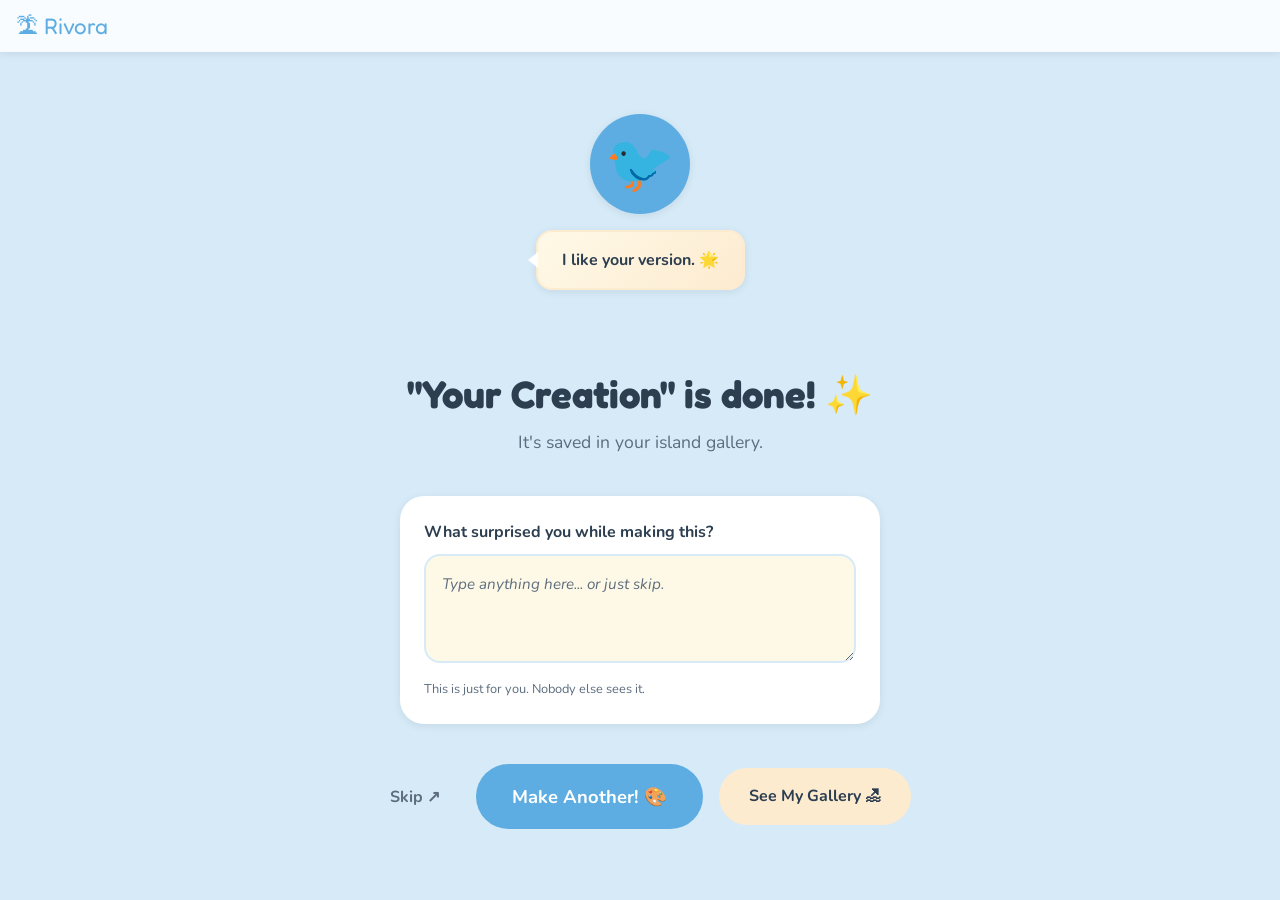
==== completion.html @ 73b671ff "Add files via upload" ====
<!DOCTYPE html>
<html lang="en">
<head>
  <meta charset="UTF-8" />
  <meta name="viewport" content="width=device-width, initial-scale=1.0" />

  <title>You made something! — Rivora</title>
  <meta name="description" content="You finished your creation! Pixel is proud of you." />

  <!-- Preconnect for faster fonts -->
  <link rel="preconnect" href="https://fonts.googleapis.com" />
  <link rel="preconnect" href="https://fonts.gstatic.com" crossorigin />
  <link href="https://fonts.googleapis.com/css2?family=Nunito:wght@400;600;700;800&family=Fredoka+One&display=swap" rel="stylesheet" />

  <!-- PWA manifest -->
  <link rel="manifest" href="/manifest.json" />
  <meta name="theme-color" content="#5dade2" />

  <!-- Preload critical CSS -->
  <link rel="preload" href="css/base.css" as="style" />
  <link rel="preload" href="css/components.css" as="style" />

  <!-- Stylesheets -->
  <link rel="stylesheet" href="css/base.css" />
  <link rel="stylesheet" href="css/components.css" />
  <link rel="stylesheet" href="css/animations.css" />
  <link rel="stylesheet" href="css/completion.css" />
</head>
<body>

  <!-- Navigation -->
  <nav class="nav-bar" role="navigation" aria-label="Main navigation">
    <a href="island.html"
       class="nav-logo"
       aria-label="Return to Rivora island">
      🏝 Rivora
    </a>
  </nav>

  <!--
    CONFETTI
    Pure CSS animation. Hidden from screen readers.
    Automatically disabled for users who prefer reduced motion
    (handled in completion.css with prefers-reduced-motion).
  -->
  <div class="confetti-container" aria-hidden="true">
    <span class="confetti c1">🌊</span>
    <span class="confetti c2">🐚</span>
    <span class="confetti c3">⭐</span>
    <span class="confetti c4">🌴</span>
    <span class="confetti c5">✨</span>
    <span class="confetti c6">🐠</span>
    <span class="confetti c7">🌸</span>
  </div>

  <main class="completion-page container" aria-label="Creation complete">

    <!-- ============================================================
         PIXEL CELEBRATION
         Pixel gives a calm, warm message.
         No scores. No stars. No pressure.
         ============================================================ -->
    <section class="pixel-section completion-pixel animate-fade-in"
             aria-label="Pixel's message">

      <div class="pixel-avatar pixel-avatar--large animate-float"
           role="img"
           aria-label="Pixel celebrating your creation">
        🐦
      </div>

      <div class="pixel-bubble pixel-bubble--celebration"
           aria-live="polite"
           aria-atomic="true">
        <p id="pixel-bubble-text">I like your version. 🌟</p>
      </div>

    </section>

    <!-- ============================================================
         CREATION TITLE
         Updated by JavaScript using the ?name= URL parameter.
         ============================================================ -->
    <section class="completion-name animate-fade-in"
             aria-label="Your creation">

      <h1 id="creation-title">You made something! ✨</h1>
      <p class="text-soft" style="margin-top: 8px;">
        It's saved in your island gallery.
      </p>

    </section>

    <!-- ============================================================
         REFLECTION QUESTION
         Always optional. Always skippable. Never judged.
         ============================================================ -->
    <section class="reflection-card card animate-slide-up"
             aria-label="Optional reflection question">

      <!--
        The 'for' on the label matches the 'id' on the textarea.
        This connects them so screen readers say the label
        when the textarea is focused.
      -->
      <label class="reflection-question"
             for="reflection-input"
             id="reflection-label">
        What surprised you while making this?
      </label>

      <textarea
        id="reflection-input"
        class="reflection-textarea"
        placeholder="Type anything here... or just skip."
        rows="3"
        aria-labelledby="reflection-label"
        aria-describedby="reflection-hint"
      ></textarea>

      <p id="reflection-hint"
         class="text-soft"
         style="font-size: 0.8rem; margin-top: 8px;">
        This is just for you. Nobody else sees it.
      </p>

    </section>

    <!-- ============================================================
         ACTION BUTTONS
         ============================================================ -->
    <section class="completion-actions animate-slide-up"
             aria-label="Next steps">

      <!-- Skip: always visible, never hidden -->
      <button class="btn btn-ghost"
              id="btn-skip-reflection"
              aria-label="Skip the reflection and go to challenges">
        Skip ↗
      </button>

      <!-- Download: shown by JavaScript only if a creation exists -->
      <button class="btn btn-secondary"
              id="btn-download"
              aria-label="Download your creation as an image file"
              style="display: none;">
        Download 📥
      </button>

      <!-- Make another: primary action -->
      <a href="challenges.html"
         class="btn btn-primary btn-lg"
         aria-label="Go back to challenges and make another creation">
        Make Another! 🎨
      </a>

      <!-- Gallery: secondary action -->
      <a href="creations.html"
         class="btn btn-secondary"
         aria-label="View all your saved creations">
        See My Gallery 🏖
      </a>

    </section>

  </main>

  <!-- Toast notification -->
  <div id="toast"
       class="toast"
       role="status"
       aria-live="polite"
       aria-atomic="true">
  </div>

  <!-- Scripts -->
  <script src="js/storage.js"></script>
  <script src="js/pixel.js"></script>

  <script>
    document.addEventListener('DOMContentLoaded', () => {

      /* ---- Read the creation name from the URL ---- */
      /*
        When editor.js redirects here, it adds ?name=My+Creation
        to the URL. We read that here and show it to the child.
      */
      const params       = new URLSearchParams(window.location.search);
      const creationName = params.get('name') || 'Your Creation';

      /* Update the page heading */
      document.getElementById('creation-title').textContent =
        `"${creationName}" is done! ✨`;

      /* Update the browser tab title */
      document.title = `${creationName} — Rivora`;

      /* ---- Initialize Pixel ---- */
      initPixel('completion');

      /*
        After 2 seconds, update Pixel to say something
        personal with the child's creation name.
      */
      setTimeout(() => {
        setPixelMessage(
          `"${creationName}" — I like your version. It's uniquely yours. 🌟`
        );
      }, 2000);

      /* ---- Download button ---- */
      /*
        We look for the most recently saved creation
        and offer it as a downloadable PNG file.
      */
      const allCreations = getAllCreations();

      if (allCreations.length > 0) {
        const latestCreation = allCreations[0];
        const downloadBtn    = document.getElementById('btn-download');

        /* Show the button now that we know a creation exists */
        downloadBtn.style.display = 'inline-flex';

        downloadBtn.addEventListener('click', () => {
          /* Create a temporary invisible link and click it */
          const link    = document.createElement('a');
          link.href     = latestCreation.imageData;

          /*
            Make a safe filename:
            "My Flying Cat!" becomes "My_Flying_Cat_"
          */
          const safeName  = creationName.replace(/[^a-z0-9]/gi, '_');
          link.download   = `${safeName}_rivora.png`;

          link.click();

          showToast('Downloading your creation! 📥');
        });
      }

      /* ---- Skip button ---- */
      document.getElementById('btn-skip-reflection')
        ?.addEventListener('click', () => {
          window.location.href = 'challenges.html';
        });

      /* ---- Enter key in textarea moves on ---- */
      /*
        Pressing Enter (without Shift) acts like clicking Skip.
        Shift+Enter still adds a new line normally.
      */
      document.getElementById('reflection-input')
        ?.addEventListener('keydown', (e) => {
          if (e.key === 'Enter' && !e.shiftKey) {
            e.preventDefault();
            window.location.href = 'challenges.html';
          }
        });

    });
  </script>

</body>
</html>
---- css/base.css ----
/* ============================================================
   base.css — Rivora Design Foundation
   
   This file defines:
   - CSS custom properties (variables) for colors and spacing
   - A clean reset so browsers behave consistently
   - Typography (fonts and text sizes)
   
   Think of this as the "rules" every other file follows.
   ============================================================ */

/* ---------- Google Fonts Import ---------- */
@import url('https://fonts.googleapis.com/css2?family=Nunito:wght@400;600;700;800&family=Fredoka+One&display=swap');

/* ---------- CSS Custom Properties (Variables) ---------- */
/* 
   Variables let us reuse values throughout the project.
   Changing --color-ocean here changes it EVERYWHERE.
*/
:root {
  /* Colors — island palette */
  --color-sky:         #d6eaf8;   /* soft sky blue background */
  --color-ocean:       #5dade2;   /* medium ocean blue */
  --color-ocean-deep:  #2e86c1;   /* deeper blue for hover states */
  --color-sand:        #fef9e7;   /* warm sand white */
  --color-sand-warm:   #fdebd0;   /* slightly warmer sand */
  --color-coral:       #f1948a;   /* coral accent */
  --color-coral-hover: #e74c3c;   /* slightly deeper coral */
  --color-white:       #ffffff;
  --color-text:        #2c3e50;   /* dark navy for readable text */
  --color-text-soft:   #5d6d7e;   /* softer grey for secondary text */
  --color-success:     #82e0aa;   /* soft green for positive feedback */

  /* Spacing — consistent padding and margins */
  --space-xs:  4px;
  --space-sm:  8px;
  --space-md:  16px;
  --space-lg:  24px;
  --space-xl:  40px;
  --space-xxl: 64px;

  /* Border radius — rounded, friendly corners */
  --radius-sm:  8px;
  --radius-md:  16px;
  --radius-lg:  24px;
  --radius-xl:  40px;
  --radius-full: 9999px;

  /* Shadows — soft, not harsh */
  --shadow-sm: 0 2px 8px rgba(0, 0, 0, 0.08);
  --shadow-md: 0 4px 20px rgba(0, 0, 0, 0.10);
  --shadow-lg: 0 8px 32px rgba(0, 0, 0, 0.12);

  /* Typography */
  --font-body:    'Nunito', sans-serif;
  --font-display: 'Fredoka One', cursive;

  /* Transitions */
  --transition-fast:   150ms ease;
  --transition-normal: 250ms ease;
  --transition-slow:   400ms ease;
}

/* ---------- Reset ---------- */
/*
   Browsers apply their own default styles.
   This reset clears those defaults so WE control everything.
*/
*, *::before, *::after {
  box-sizing: border-box; /* padding doesn't add to element width */
  margin: 0;
  padding: 0;
}

html {
  font-size: 16px;        /* 1rem = 16px */
  scroll-behavior: smooth;
}

body {
  font-family: var(--font-body);
  color: var(--color-text);
  background-color: var(--color-sky);
  line-height: 1.6;
  min-height: 100vh;
  -webkit-font-smoothing: antialiased; /* smoother text on Mac */
}

/* ---------- Typography Scale ---------- */
h1, h2, h3, h4 {
  font-family: var(--font-display);
  line-height: 1.2;
  color: var(--color-text);
}

h1 { font-size: clamp(2rem, 5vw, 3rem); }     /* scales with screen */
h2 { font-size: clamp(1.5rem, 4vw, 2rem); }
h3 { font-size: clamp(1.1rem, 3vw, 1.4rem); }

p {
  font-size: clamp(0.95rem, 2vw, 1.1rem);
  color: var(--color-text-soft);
}

/* ---------- Links ---------- */
a {
  color: var(--color-ocean);
  text-decoration: none;
  transition: color var(--transition-fast);
}

a:hover {
  color: var(--color-ocean-deep);
}

/* ---------- Images ---------- */
img {
  max-width: 100%;
  display: block;
}

/* ---------- Focus Styles (Accessibility) ---------- */
/*
   When a user navigates with a keyboard, this shows
   which element is currently focused. Very important
   for accessibility.
*/
:focus-visible {
  outline: 3px solid var(--color-ocean);
  outline-offset: 3px;
  border-radius: var(--radius-sm);
}

/* ---------- Utility Classes ---------- */
.sr-only {
  /* Visible to screen readers, invisible on screen */
  position: absolute;
  width: 1px;
  height: 1px;
  padding: 0;
  margin: -1px;
  overflow: hidden;
  clip: rect(0, 0, 0, 0);
  white-space: nowrap;
  border: 0;
}

.text-center { text-align: center; }
.text-soft   { color: var(--color-text-soft); }

.container {
  /* Centers content and limits maximum width */
  width: 100%;
  max-width: 900px;
  margin: 0 auto;
  padding: 0 var(--space-md);
}
---- css/components.css ----
/* ============================================================
   components.css — Reusable UI Components
   
   Contains styles for:
   - Buttons (primary, secondary, ghost)
   - Cards
   - Pixel speech bubble
   - Navigation bar
   - Page header
   - Loading state
   ============================================================ */

/* ============================================================
   BUTTONS
   ============================================================ */

/*
   Base button styles shared by ALL button types.
   We add modifier classes (.btn-primary, etc.) on top.
*/
.btn {
  display: inline-flex;
  align-items: center;
  justify-content: center;
  gap: var(--space-sm);
  font-family: var(--font-body);
  font-size: 1rem;
  font-weight: 700;
  padding: 14px 28px;
  border: none;
  border-radius: var(--radius-full);
  cursor: pointer;
  text-decoration: none;
  transition:
    background-color var(--transition-normal),
    transform var(--transition-fast),
    box-shadow var(--transition-normal);
  white-space: nowrap;
  min-height: 48px; /* accessibility: minimum tap target */
}

.btn:hover {
  transform: translateY(-2px);
  box-shadow: var(--shadow-md);
}

.btn:active {
  transform: translateY(0);
}

/* Primary button — main action */
.btn-primary {
  background-color: var(--color-ocean);
  color: var(--color-white);
}

.btn-primary:hover {
  background-color: var(--color-ocean-deep);
  color: var(--color-white);
}

/* Secondary button — alternative action */
.btn-secondary {
  background-color: var(--color-sand-warm);
  color: var(--color-text);
  border: 2px solid var(--color-sand-warm);
}

.btn-secondary:hover {
  background-color: var(--color-sand);
  color: var(--color-text);
}

/* Ghost button — subtle, often used for Skip */
.btn-ghost {
  background-color: transparent;
  color: var(--color-text-soft);
  padding: 10px 20px;
}

.btn-ghost:hover {
  background-color: rgba(0, 0, 0, 0.05);
  color: var(--color-text);
  box-shadow: none;
}

/* Coral button — celebration/completion actions */
.btn-coral {
  background-color: var(--color-coral);
  color: var(--color-white);
}

.btn-coral:hover {
  background-color: var(--color-coral-hover);
  color: var(--color-white);
}

/* Large variant */
.btn-lg {
  font-size: 1.15rem;
  padding: 18px 36px;
  min-height: 56px;
}

/* Icon-only button */
.btn-icon {
  width: 44px;
  height: 44px;
  padding: 0;
  border-radius: var(--radius-full);
  background-color: rgba(255, 255, 255, 0.8);
  color: var(--color-text);
  font-size: 1.1rem;
}

.btn-icon:hover {
  background-color: var(--color-white);
}

/* ============================================================
   CARDS
   ============================================================ */

.card {
  background-color: var(--color-white);
  border-radius: var(--radius-lg);
  padding: var(--space-lg);
  box-shadow: var(--shadow-sm);
  transition: transform var(--transition-normal), box-shadow var(--transition-normal);
}

.card:hover {
  transform: translateY(-4px);
  box-shadow: var(--shadow-md);
}

.card-title {
  font-family: var(--font-display);
  font-size: 1.2rem;
  color: var(--color-text);
  margin-bottom: var(--space-xs);
}

.card-meta {
  font-size: 0.85rem;
  color: var(--color-text-soft);
}

/* ============================================================
   PIXEL SPEECH BUBBLE
   ============================================================ */

/*
   The Pixel container holds the mascot image + speech bubble.
   It appears on most pages to give friendly guidance.
*/
.pixel-section {
  display: flex;
  align-items: flex-start;
  gap: var(--space-md);
  margin-bottom: var(--space-xl);
}

/* Pixel SVG/image avatar */
.pixel-avatar {
  width: 80px;
  height: 80px;
  flex-shrink: 0;  /* don't let it shrink on small screens */
  border-radius: var(--radius-full);
  background-color: var(--color-ocean);
  display: flex;
  align-items: center;
  justify-content: center;
  font-size: 2.5rem;
  box-shadow: var(--shadow-sm);
}

/* The speech bubble that appears next to Pixel */
.pixel-bubble {
  background-color: var(--color-white);
  border-radius: var(--radius-md);
  padding: var(--space-md) var(--space-lg);
  box-shadow: var(--shadow-sm);
  position: relative;
  flex: 1;
}

/* The small triangle pointing toward Pixel */
.pixel-bubble::before {
  content: '';
  position: absolute;
  left: -10px;
  top: 20px;
  border-width: 8px 10px 8px 0;
  border-style: solid;
  border-color: transparent var(--color-white) transparent transparent;
}

.pixel-bubble p {
  font-size: 1rem;
  color: var(--color-text);
  line-height: 1.5;
}

/* ============================================================
   PAGE HEADER (Back navigation)
   ============================================================ */

.page-header {
  display: flex;
  align-items: center;
  gap: var(--space-md);
  padding: var(--space-md) 0;
  margin-bottom: var(--space-lg);
}

.page-header h1 {
  font-size: 1.5rem;
}

/* ============================================================
   NAVIGATION BAR
   ============================================================ */

.nav-bar {
  background-color: rgba(255, 255, 255, 0.85);
  backdrop-filter: blur(8px);         /* frosted glass effect */
  padding: var(--space-sm) var(--space-md);
  display: flex;
  align-items: center;
  justify-content: space-between;
  position: sticky;
  top: 0;
  z-index: 100;
  box-shadow: var(--shadow-sm);
}

.nav-logo {
  font-family: var(--font-display);
  font-size: 1.4rem;
  color: var(--color-ocean);
  text-decoration: none;
}

/* ============================================================
   SECTION WRAPPER (consistent page padding)
   ============================================================ */

.page-section {
  padding: var(--space-xl) var(--space-md);
  min-height: 100vh;
}

/* ============================================================
   PILL BADGE (e.g. lesson category label)
   ============================================================ */

.badge {
  display: inline-block;
  padding: 4px 12px;
  border-radius: var(--radius-full);
  font-size: 0.8rem;
  font-weight: 700;
  background-color: var(--color-sky);
  color: var(--color-ocean-deep);
}

/* ============================================================
   EMPTY STATE (shown when no creations yet)
   ============================================================ */

.empty-state {
  text-align: center;
  padding: var(--space-xxl) var(--space-md);
  color: var(--color-text-soft);
}

.empty-state .empty-icon {
  font-size: 4rem;
  margin-bottom: var(--space-md);
}

/* ============================================================
   TOAST NOTIFICATION (brief feedback message)
   ============================================================ */

.toast {
  position: fixed;
  bottom: var(--space-lg);
  left: 50%;
  transform: translateX(-50%) translateY(80px);
  background-color: var(--color-text);
  color: var(--color-white);
  padding: var(--space-sm) var(--space-lg);
  border-radius: var(--radius-full);
  font-size: 0.95rem;
  font-weight: 600;
  z-index: 9999;
  opacity: 0;
  transition: transform var(--transition-normal), opacity var(--transition-normal);
  pointer-events: none;
}

.toast.show {
  transform: translateX(-50%) translateY(0);
  opacity: 1;
}
---- css/base.css ----
/* ============================================================
   base.css — Rivora Design Foundation
   
   This file defines:
   - CSS custom properties (variables) for colors and spacing
   - A clean reset so browsers behave consistently
   - Typography (fonts and text sizes)
   
   Think of this as the "rules" every other file follows.
   ============================================================ */

/* ---------- Google Fonts Import ---------- */
@import url('https://fonts.googleapis.com/css2?family=Nunito:wght@400;600;700;800&family=Fredoka+One&display=swap');

/* ---------- CSS Custom Properties (Variables) ---------- */
/* 
   Variables let us reuse values throughout the project.
   Changing --color-ocean here changes it EVERYWHERE.
*/
:root {
  /* Colors — island palette */
  --color-sky:         #d6eaf8;   /* soft sky blue background */
  --color-ocean:       #5dade2;   /* medium ocean blue */
  --color-ocean-deep:  #2e86c1;   /* deeper blue for hover states */
  --color-sand:        #fef9e7;   /* warm sand white */
  --color-sand-warm:   #fdebd0;   /* slightly warmer sand */
  --color-coral:       #f1948a;   /* coral accent */
  --color-coral-hover: #e74c3c;   /* slightly deeper coral */
  --color-white:       #ffffff;
  --color-text:        #2c3e50;   /* dark navy for readable text */
  --color-text-soft:   #5d6d7e;   /* softer grey for secondary text */
  --color-success:     #82e0aa;   /* soft green for positive feedback */

  /* Spacing — consistent padding and margins */
  --space-xs:  4px;
  --space-sm:  8px;
  --space-md:  16px;
  --space-lg:  24px;
  --space-xl:  40px;
  --space-xxl: 64px;

  /* Border radius — rounded, friendly corners */
  --radius-sm:  8px;
  --radius-md:  16px;
  --radius-lg:  24px;
  --radius-xl:  40px;
  --radius-full: 9999px;

  /* Shadows — soft, not harsh */
  --shadow-sm: 0 2px 8px rgba(0, 0, 0, 0.08);
  --shadow-md: 0 4px 20px rgba(0, 0, 0, 0.10);
  --shadow-lg: 0 8px 32px rgba(0, 0, 0, 0.12);

  /* Typography */
  --font-body:    'Nunito', sans-serif;
  --font-display: 'Fredoka One', cursive;

  /* Transitions */
  --transition-fast:   150ms ease;
  --transition-normal: 250ms ease;
  --transition-slow:   400ms ease;
}

/* ---------- Reset ---------- */
/*
   Browsers apply their own default styles.
   This reset clears those defaults so WE control everything.
*/
*, *::before, *::after {
  box-sizing: border-box; /* padding doesn't add to element width */
  margin: 0;
  padding: 0;
}

html {
  font-size: 16px;        /* 1rem = 16px */
  scroll-behavior: smooth;
}

body {
  font-family: var(--font-body);
  color: var(--color-text);
  background-color: var(--color-sky);
  line-height: 1.6;
  min-height: 100vh;
  -webkit-font-smoothing: antialiased; /* smoother text on Mac */
}

/* ---------- Typography Scale ---------- */
h1, h2, h3, h4 {
  font-family: var(--font-display);
  line-height: 1.2;
  color: var(--color-text);
}

h1 { font-size: clamp(2rem, 5vw, 3rem); }     /* scales with screen */
h2 { font-size: clamp(1.5rem, 4vw, 2rem); }
h3 { font-size: clamp(1.1rem, 3vw, 1.4rem); }

p {
  font-size: clamp(0.95rem, 2vw, 1.1rem);
  color: var(--color-text-soft);
}

/* ---------- Links ---------- */
a {
  color: var(--color-ocean);
  text-decoration: none;
  transition: color var(--transition-fast);
}

a:hover {
  color: var(--color-ocean-deep);
}

/* ---------- Images ---------- */
img {
  max-width: 100%;
  display: block;
}

/* ---------- Focus Styles (Accessibility) ---------- */
/*
   When a user navigates with a keyboard, this shows
   which element is currently focused. Very important
   for accessibility.
*/
:focus-visible {
  outline: 3px solid var(--color-ocean);
  outline-offset: 3px;
  border-radius: var(--radius-sm);
}

/* ---------- Utility Classes ---------- */
.sr-only {
  /* Visible to screen readers, invisible on screen */
  position: absolute;
  width: 1px;
  height: 1px;
  padding: 0;
  margin: -1px;
  overflow: hidden;
  clip: rect(0, 0, 0, 0);
  white-space: nowrap;
  border: 0;
}

.text-center { text-align: center; }
.text-soft   { color: var(--color-text-soft); }

.container {
  /* Centers content and limits maximum width */
  width: 100%;
  max-width: 900px;
  margin: 0 auto;
  padding: 0 var(--space-md);
}
---- css/components.css ----
/* ============================================================
   components.css — Reusable UI Components
   
   Contains styles for:
   - Buttons (primary, secondary, ghost)
   - Cards
   - Pixel speech bubble
   - Navigation bar
   - Page header
   - Loading state
   ============================================================ */

/* ============================================================
   BUTTONS
   ============================================================ */

/*
   Base button styles shared by ALL button types.
   We add modifier classes (.btn-primary, etc.) on top.
*/
.btn {
  display: inline-flex;
  align-items: center;
  justify-content: center;
  gap: var(--space-sm);
  font-family: var(--font-body);
  font-size: 1rem;
  font-weight: 700;
  padding: 14px 28px;
  border: none;
  border-radius: var(--radius-full);
  cursor: pointer;
  text-decoration: none;
  transition:
    background-color var(--transition-normal),
    transform var(--transition-fast),
    box-shadow var(--transition-normal);
  white-space: nowrap;
  min-height: 48px; /* accessibility: minimum tap target */
}

.btn:hover {
  transform: translateY(-2px);
  box-shadow: var(--shadow-md);
}

.btn:active {
  transform: translateY(0);
}

/* Primary button — main action */
.btn-primary {
  background-color: var(--color-ocean);
  color: var(--color-white);
}

.btn-primary:hover {
  background-color: var(--color-ocean-deep);
  color: var(--color-white);
}

/* Secondary button — alternative action */
.btn-secondary {
  background-color: var(--color-sand-warm);
  color: var(--color-text);
  border: 2px solid var(--color-sand-warm);
}

.btn-secondary:hover {
  background-color: var(--color-sand);
  color: var(--color-text);
}

/* Ghost button — subtle, often used for Skip */
.btn-ghost {
  background-color: transparent;
  color: var(--color-text-soft);
  padding: 10px 20px;
}

.btn-ghost:hover {
  background-color: rgba(0, 0, 0, 0.05);
  color: var(--color-text);
  box-shadow: none;
}

/* Coral button — celebration/completion actions */
.btn-coral {
  background-color: var(--color-coral);
  color: var(--color-white);
}

.btn-coral:hover {
  background-color: var(--color-coral-hover);
  color: var(--color-white);
}

/* Large variant */
.btn-lg {
  font-size: 1.15rem;
  padding: 18px 36px;
  min-height: 56px;
}

/* Icon-only button */
.btn-icon {
  width: 44px;
  height: 44px;
  padding: 0;
  border-radius: var(--radius-full);
  background-color: rgba(255, 255, 255, 0.8);
  color: var(--color-text);
  font-size: 1.1rem;
}

.btn-icon:hover {
  background-color: var(--color-white);
}

/* ============================================================
   CARDS
   ============================================================ */

.card {
  background-color: var(--color-white);
  border-radius: var(--radius-lg);
  padding: var(--space-lg);
  box-shadow: var(--shadow-sm);
  transition: transform var(--transition-normal), box-shadow var(--transition-normal);
}

.card:hover {
  transform: translateY(-4px);
  box-shadow: var(--shadow-md);
}

.card-title {
  font-family: var(--font-display);
  font-size: 1.2rem;
  color: var(--color-text);
  margin-bottom: var(--space-xs);
}

.card-meta {
  font-size: 0.85rem;
  color: var(--color-text-soft);
}

/* ============================================================
   PIXEL SPEECH BUBBLE
   ============================================================ */

/*
   The Pixel container holds the mascot image + speech bubble.
   It appears on most pages to give friendly guidance.
*/
.pixel-section {
  display: flex;
  align-items: flex-start;
  gap: var(--space-md);
  margin-bottom: var(--space-xl);
}

/* Pixel SVG/image avatar */
.pixel-avatar {
  width: 80px;
  height: 80px;
  flex-shrink: 0;  /* don't let it shrink on small screens */
  border-radius: var(--radius-full);
  background-color: var(--color-ocean);
  display: flex;
  align-items: center;
  justify-content: center;
  font-size: 2.5rem;
  box-shadow: var(--shadow-sm);
}

/* The speech bubble that appears next to Pixel */
.pixel-bubble {
  background-color: var(--color-white);
  border-radius: var(--radius-md);
  padding: var(--space-md) var(--space-lg);
  box-shadow: var(--shadow-sm);
  position: relative;
  flex: 1;
}

/* The small triangle pointing toward Pixel */
.pixel-bubble::before {
  content: '';
  position: absolute;
  left: -10px;
  top: 20px;
  border-width: 8px 10px 8px 0;
  border-style: solid;
  border-color: transparent var(--color-white) transparent transparent;
}

.pixel-bubble p {
  font-size: 1rem;
  color: var(--color-text);
  line-height: 1.5;
}

/* ============================================================
   PAGE HEADER (Back navigation)
   ============================================================ */

.page-header {
  display: flex;
  align-items: center;
  gap: var(--space-md);
  padding: var(--space-md) 0;
  margin-bottom: var(--space-lg);
}

.page-header h1 {
  font-size: 1.5rem;
}

/* ============================================================
   NAVIGATION BAR
   ============================================================ */

.nav-bar {
  background-color: rgba(255, 255, 255, 0.85);
  backdrop-filter: blur(8px);         /* frosted glass effect */
  padding: var(--space-sm) var(--space-md);
  display: flex;
  align-items: center;
  justify-content: space-between;
  position: sticky;
  top: 0;
  z-index: 100;
  box-shadow: var(--shadow-sm);
}

.nav-logo {
  font-family: var(--font-display);
  font-size: 1.4rem;
  color: var(--color-ocean);
  text-decoration: none;
}

/* ============================================================
   SECTION WRAPPER (consistent page padding)
   ============================================================ */

.page-section {
  padding: var(--space-xl) var(--space-md);
  min-height: 100vh;
}

/* ============================================================
   PILL BADGE (e.g. lesson category label)
   ============================================================ */

.badge {
  display: inline-block;
  padding: 4px 12px;
  border-radius: var(--radius-full);
  font-size: 0.8rem;
  font-weight: 700;
  background-color: var(--color-sky);
  color: var(--color-ocean-deep);
}

/* ============================================================
   EMPTY STATE (shown when no creations yet)
   ============================================================ */

.empty-state {
  text-align: center;
  padding: var(--space-xxl) var(--space-md);
  color: var(--color-text-soft);
}

.empty-state .empty-icon {
  font-size: 4rem;
  margin-bottom: var(--space-md);
}

/* ============================================================
   TOAST NOTIFICATION (brief feedback message)
   ============================================================ */

.toast {
  position: fixed;
  bottom: var(--space-lg);
  left: 50%;
  transform: translateX(-50%) translateY(80px);
  background-color: var(--color-text);
  color: var(--color-white);
  padding: var(--space-sm) var(--space-lg);
  border-radius: var(--radius-full);
  font-size: 0.95rem;
  font-weight: 600;
  z-index: 9999;
  opacity: 0;
  transition: transform var(--transition-normal), opacity var(--transition-normal);
  pointer-events: none;
}

.toast.show {
  transform: translateX(-50%) translateY(0);
  opacity: 1;
}
---- css/completion.css ----
/* ============================================================
   completion.css — VERSION 2
   
   Changes:
   - Confetti respects prefers-reduced-motion
   - More confetti pieces with varied timing
   - Download button spacing
   - Better mobile stacking for action buttons
   ============================================================ */

/* ---------- Page layout ---------- */
.completion-page {
  min-height: calc(100vh - 60px);
  display: flex;
  flex-direction: column;
  align-items: center;
  justify-content: center;
  gap: var(--space-xl);
  padding: var(--space-xl) var(--space-md);
  text-align: center;
  position: relative;
}

/* ---------- Pixel section ---------- */
.completion-pixel {
  /* Override default pixel-section layout to center vertically */
  flex-direction: column;
  align-items: center;
  gap: var(--space-md);
  max-width: 420px;
}

/* Larger Pixel avatar on this page */
.pixel-avatar--large {
  width: 100px;
  height: 100px;
  font-size: 3.5rem;
}

/* Celebration-themed speech bubble */
.pixel-bubble--celebration {
  font-size: 1.05rem;
  font-weight: 700;
  background: linear-gradient(135deg, #fef9e7, #fdebd0);
  border: 2px solid var(--color-sand-warm);
  text-align: center;
}

.pixel-bubble--celebration p {
  color: var(--color-text);
}

/* ---------- Creation title ---------- */
.completion-name h1 {
  font-size: clamp(1.8rem, 4vw, 2.4rem);
  color: var(--color-text);
  line-height: 1.3;
}

/* ---------- Reflection card ---------- */
.reflection-card {
  max-width: 480px;
  width: 100%;
  text-align: left;
}

.reflection-question {
  display: block;           /* label should be block-level */
  font-size: 1rem;
  color: var(--color-text);
  font-weight: 700;
  margin-bottom: var(--space-sm);
  cursor: default;
}

.reflection-textarea {
  width: 100%;
  border: 2px solid var(--color-sky);
  border-radius: var(--radius-md);
  padding: var(--space-md);
  font-family: var(--font-body);
  font-size: 0.95rem;
  color: var(--color-text);
  background-color: var(--color-sand);
  resize: vertical;
  min-height: 80px;
  transition: border-color var(--transition-fast);
  line-height: 1.6;
}

.reflection-textarea:focus {
  outline: none;
  border-color: var(--color-ocean);
  /* Also show focus ring for keyboard users */
  box-shadow: 0 0 0 3px rgba(93, 173, 226, 0.2);
}

.reflection-textarea::placeholder {
  color: var(--color-text-soft);
  font-style: italic;
}

/* ---------- Action buttons ---------- */
.completion-actions {
  display: flex;
  flex-wrap: wrap;
  gap: var(--space-md);
  justify-content: center;
  align-items: center;
  max-width: 600px;
  width: 100%;
}

/* Stack buttons on very small screens */
@media (max-width: 380px) {
  .completion-actions {
    flex-direction: column;
    align-items: stretch;
  }

  .completion-actions .btn {
    width: 100%;
    justify-content: center;
  }
}

/* ---------- Confetti ---------- */
.confetti-container {
  position: fixed;
  top: 0;
  left: 0;
  width: 100%;
  height: 100%;
  pointer-events: none;  /* clicks pass through to page below */
  z-index: -1;           /* behind all content */
  overflow: hidden;
}

.confetti {
  position: absolute;
  top: -40px;            /* start above the viewport */
  font-size: 1.4rem;
  opacity: 0;
  animation: confettiFall 5s ease-in forwards;
}

/* Each piece starts at a different horizontal position and time */
.c1 { left:  8%; animation-delay: 0.1s; font-size: 1.2rem; }
.c2 { left: 22%; animation-delay: 0.6s; font-size: 1.6rem; }
.c3 { left: 38%; animation-delay: 0.2s; font-size: 1.1rem; }
.c4 { left: 54%; animation-delay: 0.9s; font-size: 1.4rem; }
.c5 { left: 68%; animation-delay: 0.4s; font-size: 1.2rem; }
.c6 { left: 80%; animation-delay: 0.7s; font-size: 1.5rem; }
.c7 { left: 92%; animation-delay: 0.3s; font-size: 1.1rem; }

@keyframes confettiFall {
  0% {
    transform: translateY(0) rotate(0deg);
    opacity: 1;
  }
  80% {
    opacity: 0.8;
  }
  100% {
    transform: translateY(105vh) rotate(540deg);
    opacity: 0;
  }
}

/* ============================================================
   ACCESSIBILITY — Disable confetti for users who prefer
   reduced motion. Some people get motion sickness or
   anxiety from moving elements.
   ============================================================ */
@media (prefers-reduced-motion: reduce) {
  .confetti {
    animation: none;
    display: none;  /* hide completely — don't just freeze it */
  }
}
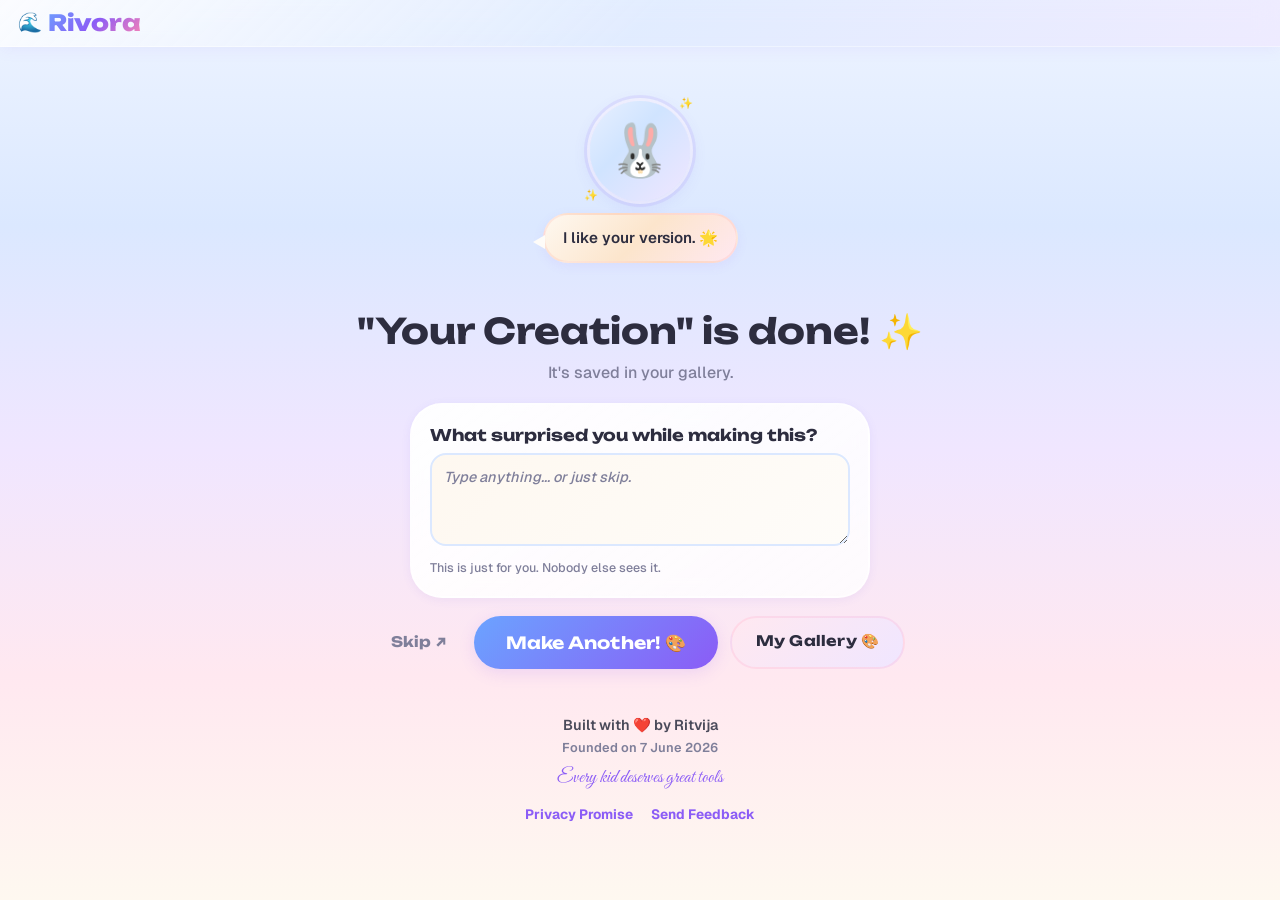
==== commit f7e945b9: "Add files via upload" ====
--- a/completion.html
+++ b/completion.html
@@ -3,264 +3,62 @@
 <head>
   <meta charset="UTF-8" />
   <meta name="viewport" content="width=device-width, initial-scale=1.0" />
-
   <title>You made something! — Rivora</title>
-  <meta name="description" content="You finished your creation! Pixel is proud of you." />
-
-  <!-- Preconnect for faster fonts -->
   <link rel="preconnect" href="https://fonts.googleapis.com" />
   <link rel="preconnect" href="https://fonts.gstatic.com" crossorigin />
-  <link href="https://fonts.googleapis.com/css2?family=Nunito:wght@400;600;700;800&family=Fredoka+One&display=swap" rel="stylesheet" />
-
-  <!-- PWA manifest -->
-  <link rel="manifest" href="/manifest.json" />
-  <meta name="theme-color" content="#5dade2" />
-
-  <!-- Preload critical CSS -->
-  <link rel="preload" href="css/base.css" as="style" />
-  <link rel="preload" href="css/components.css" as="style" />
-
-  <!-- Stylesheets -->
-  <link rel="stylesheet" href="css/base.css" />
-  <link rel="stylesheet" href="css/components.css" />
-  <link rel="stylesheet" href="css/animations.css" />
-  <link rel="stylesheet" href="css/completion.css" />
+  <link href="https://fonts.googleapis.com/css2?family=Unbounded:wght@400;500;600;700;800&family=Great+Vibes&family=Geist:wght@400;500;600;700&display=swap" rel="stylesheet" />
+  <link rel="manifest" href="./manifest.json" />
+  <meta name="theme-color" content="#8b5cf6" />
+  <link rel="stylesheet" href="./css/base.css" />
+  <link rel="stylesheet" href="./css/components.css" />
+  <link rel="stylesheet" href="./css/animations.css" />
+  <link rel="stylesheet" href="./css/completion.css" />
 </head>
 <body>
-
-  <!-- Navigation -->
-  <nav class="nav-bar" role="navigation" aria-label="Main navigation">
-    <a href="island.html"
-       class="nav-logo"
-       aria-label="Return to Rivora island">
-      🏝 Rivora
-    </a>
+  <nav class="nav-bar" role="navigation">
+    <a href="./island.html" class="nav-logo"><span class="logo-island">🌊</span><span class="logo-text">Rivora</span></a>
   </nav>
-
-  <!--
-    CONFETTI
-    Pure CSS animation. Hidden from screen readers.
-    Automatically disabled for users who prefer reduced motion
-    (handled in completion.css with prefers-reduced-motion).
-  -->
   <div class="confetti-container" aria-hidden="true">
-    <span class="confetti c1">🌊</span>
-    <span class="confetti c2">🐚</span>
-    <span class="confetti c3">⭐</span>
-    <span class="confetti c4">🌴</span>
-    <span class="confetti c5">✨</span>
-    <span class="confetti c6">🐠</span>
-    <span class="confetti c7">🌸</span>
+    <span class="confetti c1">🌊</span><span class="confetti c2">🐚</span><span class="confetti c3">⭐</span><span class="confetti c4">💜</span><span class="confetti c5">✨</span><span class="confetti c6">🐰</span><span class="confetti c7">💖</span>
   </div>
-
-  <main class="completion-page container" aria-label="Creation complete">
-
-    <!-- ============================================================
-         PIXEL CELEBRATION
-         Pixel gives a calm, warm message.
-         No scores. No stars. No pressure.
-         ============================================================ -->
-    <section class="pixel-section completion-pixel animate-fade-in"
-             aria-label="Pixel's message">
-
-      <div class="pixel-avatar pixel-avatar--large animate-float"
-           role="img"
-           aria-label="Pixel celebrating your creation">
-        🐦
-      </div>
-
-      <div class="pixel-bubble pixel-bubble--celebration"
-           aria-live="polite"
-           aria-atomic="true">
-        <p id="pixel-bubble-text">I like your version. 🌟</p>
-      </div>
-
+  <main class="completion-page container">
+    <section class="pixel-section completion-pixel animate-fade-in">
+      <div class="pixel-avatar pixel-avatar--large animate-float" role="img">🐰</div>
+      <div class="pixel-bubble pixel-bubble--celebration" aria-live="polite" aria-atomic="true"><p id="pixel-bubble-text">I like your version. 🌟</p></div>
     </section>
-
-    <!-- ============================================================
-         CREATION TITLE
-         Updated by JavaScript using the ?name= URL parameter.
-         ============================================================ -->
-    <section class="completion-name animate-fade-in"
-             aria-label="Your creation">
-
-      <h1 id="creation-title">You made something! ✨</h1>
-      <p class="text-soft" style="margin-top: 8px;">
-        It's saved in your island gallery.
-      </p>
-
+    <section class="completion-name animate-fade-in"><h1 id="creation-title">You made something! ✨</h1><p class="text-soft" style="margin-top:6px;">It's saved in your gallery.</p></section>
+    <section class="reflection-card card animate-slide-up">
+      <label class="reflection-question" for="reflection-input" id="reflection-label">What surprised you while making this?</label>
+      <textarea id="reflection-input" class="reflection-textarea" placeholder="Type anything... or just skip." rows="3" aria-labelledby="reflection-label" aria-describedby="reflection-hint"></textarea>
+      <p id="reflection-hint" class="text-soft" style="font-size:0.78rem; margin-top:6px;">This is just for you. Nobody else sees it.</p>
     </section>
-
-    <!-- ============================================================
-         REFLECTION QUESTION
-         Always optional. Always skippable. Never judged.
-         ============================================================ -->
-    <section class="reflection-card card animate-slide-up"
-             aria-label="Optional reflection question">
-
-      <!--
-        The 'for' on the label matches the 'id' on the textarea.
-        This connects them so screen readers say the label
-        when the textarea is focused.
-      -->
-      <label class="reflection-question"
-             for="reflection-input"
-             id="reflection-label">
-        What surprised you while making this?
-      </label>
-
-      <textarea
-        id="reflection-input"
-        class="reflection-textarea"
-        placeholder="Type anything here... or just skip."
-        rows="3"
-        aria-labelledby="reflection-label"
-        aria-describedby="reflection-hint"
-      ></textarea>
-
-      <p id="reflection-hint"
-         class="text-soft"
-         style="font-size: 0.8rem; margin-top: 8px;">
-        This is just for you. Nobody else sees it.
-      </p>
-
+    <section class="completion-actions animate-slide-up">
+      <button class="btn btn-ghost" id="btn-skip-reflection">Skip ↗</button>
+      <button class="btn btn-secondary" id="btn-download" style="display:none;">Download 📥</button>
+      <a href="./challenges.html" class="btn btn-primary btn-lg">Make Another! 🎨</a>
+      <a href="./creations.html" class="btn btn-secondary">My Gallery 🎨</a>
     </section>
-
-    <!-- ============================================================
-         ACTION BUTTONS
-         ============================================================ -->
-    <section class="completion-actions animate-slide-up"
-             aria-label="Next steps">
-
-      <!-- Skip: always visible, never hidden -->
-      <button class="btn btn-ghost"
-              id="btn-skip-reflection"
-              aria-label="Skip the reflection and go to challenges">
-        Skip ↗
-      </button>
-
-      <!-- Download: shown by JavaScript only if a creation exists -->
-      <button class="btn btn-secondary"
-              id="btn-download"
-              aria-label="Download your creation as an image file"
-              style="display: none;">
-        Download 📥
-      </button>
-
-      <!-- Make another: primary action -->
-      <a href="challenges.html"
-         class="btn btn-primary btn-lg"
-         aria-label="Go back to challenges and make another creation">
-        Make Another! 🎨
-      </a>
-
-      <!-- Gallery: secondary action -->
-      <a href="creations.html"
-         class="btn btn-secondary"
-         aria-label="View all your saved creations">
-        See My Gallery 🏖
-      </a>
-
-    </section>
-
+    <footer class="rivora-footer">
+      <p class="footer-love">Built with ❤️ by Ritvija</p>
+      <p class="footer-founded">Founded on 7 June 2026</p>
+      <p class="footer-tagline">Every kid deserves great tools</p>
+      <div class="footer-links"><a href="./privacy.html">Privacy Promise</a><a href="./feedback.html">Send Feedback</a>
   </main>
-
-  <!-- Toast notification -->
-  <div id="toast"
-       class="toast"
-       role="status"
-       aria-live="polite"
-       aria-atomic="true">
-  </div>
-
-  <!-- Scripts -->
-  <script src="js/storage.js"></script>
-  <script src="js/pixel.js"></script>
-
+  <div id="toast" class="toast" role="status" aria-live="polite"></div>
+  <script src="./js/storage.js"></script>
+  <script src="./js/pixel.js"></script>
   <script>
     document.addEventListener('DOMContentLoaded', () => {
-
-      /* ---- Read the creation name from the URL ---- */
-      /*
-        When editor.js redirects here, it adds ?name=My+Creation
-        to the URL. We read that here and show it to the child.
-      */
-      const params       = new URLSearchParams(window.location.search);
-      const creationName = params.get('name') || 'Your Creation';
-
-      /* Update the page heading */
-      document.getElementById('creation-title').textContent =
-        `"${creationName}" is done! ✨`;
-
-      /* Update the browser tab title */
-      document.title = `${creationName} — Rivora`;
-
-      /* ---- Initialize Pixel ---- */
+      const n = new URLSearchParams(window.location.search).get('name') || 'Your Creation';
+      document.getElementById('creation-title').textContent = `"${n}" is done! ✨`;
+      document.title = `${n} — Rivora`;
       initPixel('completion');
-
-      /*
-        After 2 seconds, update Pixel to say something
-        personal with the child's creation name.
-      */
-      setTimeout(() => {
-        setPixelMessage(
-          `"${creationName}" — I like your version. It's uniquely yours. 🌟`
-        );
-      }, 2000);
-
-      /* ---- Download button ---- */
-      /*
-        We look for the most recently saved creation
-        and offer it as a downloadable PNG file.
-      */
-      const allCreations = getAllCreations();
-
-      if (allCreations.length > 0) {
-        const latestCreation = allCreations[0];
-        const downloadBtn    = document.getElementById('btn-download');
-
-        /* Show the button now that we know a creation exists */
-        downloadBtn.style.display = 'inline-flex';
-
-        downloadBtn.addEventListener('click', () => {
-          /* Create a temporary invisible link and click it */
-          const link    = document.createElement('a');
-          link.href     = latestCreation.imageData;
-
-          /*
-            Make a safe filename:
-            "My Flying Cat!" becomes "My_Flying_Cat_"
-          */
-          const safeName  = creationName.replace(/[^a-z0-9]/gi, '_');
-          link.download   = `${safeName}_rivora.png`;
-
-          link.click();
-
-          showToast('Downloading your creation! 📥');
-        });
-      }
-
-      /* ---- Skip button ---- */
-      document.getElementById('btn-skip-reflection')
-        ?.addEventListener('click', () => {
-          window.location.href = 'challenges.html';
-        });
-
-      /* ---- Enter key in textarea moves on ---- */
-      /*
-        Pressing Enter (without Shift) acts like clicking Skip.
-        Shift+Enter still adds a new line normally.
-      */
-      document.getElementById('reflection-input')
-        ?.addEventListener('keydown', (e) => {
-          if (e.key === 'Enter' && !e.shiftKey) {
-            e.preventDefault();
-            window.location.href = 'challenges.html';
-          }
-        });
-
+      setTimeout(() => { setPixelMessage(`"${n}" — I like your version. 🌟`); }, 2000);
+      const a = getAllCreations();
+      if (a.length > 0) { const l = a[0], b = document.getElementById('btn-download'); b.style.display = 'inline-flex'; b.addEventListener('click', () => { const x = document.createElement('a'); x.href = l.imageData; x.download = `${n.replace(/[^a-z0-9]/gi,'_')}_rivora.png`; x.click(); showToast('Downloading! 📥'); }); }
+      document.getElementById('btn-skip-reflection')?.addEventListener('click', () => { window.location.href = './challenges.html'; });
+      document.getElementById('reflection-input')?.addEventListener('keydown', (e) => { if (e.key === 'Enter' && !e.shiftKey) { e.preventDefault(); window.location.href = './challenges.html'; } });
     });
   </script>
-
 </body>
 </html>
--- a/css/base.css
+++ b/css/base.css
@@ -1,157 +1,167 @@
 /* ============================================================
-   base.css — Rivora Design Foundation
-   
-   This file defines:
-   - CSS custom properties (variables) for colors and spacing
-   - A clean reset so browsers behave consistently
-   - Typography (fonts and text sizes)
-   
-   Think of this as the "rules" every other file follows.
+   base.css — Rivora V3 Final
+   Compact spacing, blue/pink/purple palette
    ============================================================ */
 
-/* ---------- Google Fonts Import ---------- */
-@import url('https://fonts.googleapis.com/css2?family=Nunito:wght@400;600;700;800&family=Fredoka+One&display=swap');
+:root {
+  /* Blues */
+  --color-sky-light:    #eef4ff;
+  --color-sky:          #dbe8ff;
+  --color-sky-mid:      #b8d4ff;
+  --color-blue:         #6ba3ff;
+  --color-blue-deep:    #4a7fff;
+  --color-blue-darker:  #3366e0;
 
-/* ---------- CSS Custom Properties (Variables) ---------- */
-/* 
-   Variables let us reuse values throughout the project.
-   Changing --color-ocean here changes it EVERYWHERE.
-*/
-:root {
-  /* Colors — island palette */
-  --color-sky:         #d6eaf8;   /* soft sky blue background */
-  --color-ocean:       #5dade2;   /* medium ocean blue */
-  --color-ocean-deep:  #2e86c1;   /* deeper blue for hover states */
-  --color-sand:        #fef9e7;   /* warm sand white */
-  --color-sand-warm:   #fdebd0;   /* slightly warmer sand */
-  --color-coral:       #f1948a;   /* coral accent */
-  --color-coral-hover: #e74c3c;   /* slightly deeper coral */
-  --color-white:       #ffffff;
-  --color-text:        #2c3e50;   /* dark navy for readable text */
-  --color-text-soft:   #5d6d7e;   /* softer grey for secondary text */
-  --color-success:     #82e0aa;   /* soft green for positive feedback */
+  /* Pinks */
+  --color-pink-light:   #ffe8f0;
+  --color-pink:         #ffb3cc;
+  --color-pink-mid:     #ff85b1;
+  --color-pink-deep:    #ff5c94;
+  --color-pink-darker:  #e04880;
 
-  /* Spacing — consistent padding and margins */
-  --space-xs:  4px;
-  --space-sm:  8px;
-  --space-md:  16px;
-  --space-lg:  24px;
-  --space-xl:  40px;
-  --space-xxl: 64px;
+  /* Purples */
+  --color-purple-light: #f0e6ff;
+  --color-purple:       #c9a3ff;
+  --color-purple-mid:   #a87aff;
+  --color-purple-deep:  #8b5cf6;
+  --color-purple-darker:#7340d9;
 
-  /* Border radius — rounded, friendly corners */
-  --radius-sm:  8px;
-  --radius-md:  16px;
-  --radius-lg:  24px;
-  --radius-xl:  40px;
+  /* Warm neutrals */
+  --color-cream:        #fefcf9;
+  --color-sand-light:   #fef8f0;
+  --color-sand:         #fdf0e0;
+  --color-sand-warm:    #fce5cc;
+
+  /* Accents */
+  --color-seafoam:      #80d4c8;
+  --color-mint:         #a8e6cf;
+  --color-coral:        #ff8a80;
+  --color-starfish:     #f48fb1;
+
+  /* Neutrals */
+  --color-white:        #ffffff;
+  --color-text:         #2d2d3f;
+  --color-text-warm:    #4a4a5a;
+  --color-text-soft:    #7f7f9a;
+
+  /* COMPACT spacing */
+  --space-xs:    3px;
+  --space-sm:    6px;
+  --space-md:    12px;
+  --space-lg:    18px;
+  --space-xl:    28px;
+  --space-xxl:   44px;
+  --space-huge:  64px;
+
+  /* Radius */
+  --radius-sm:   10px;
+  --radius-md:   16px;
+  --radius-lg:   22px;
+  --radius-xl:   32px;
   --radius-full: 9999px;
 
-  /* Shadows — soft, not harsh */
-  --shadow-sm: 0 2px 8px rgba(0, 0, 0, 0.08);
-  --shadow-md: 0 4px 20px rgba(0, 0, 0, 0.10);
-  --shadow-lg: 0 8px 32px rgba(0, 0, 0, 0.12);
+  /* Shadows */
+  --shadow-sm:     0 2px 10px rgba(107, 92, 231, 0.08);
+  --shadow-md:     0 4px 18px rgba(107, 92, 231, 0.12);
+  --shadow-lg:     0 8px 30px rgba(107, 92, 231, 0.15);
+  --shadow-pink:   0 4px 16px rgba(255, 92, 148, 0.15);
+  --shadow-purple: 0 4px 16px rgba(139, 92, 246, 0.15);
 
-  /* Typography */
-  --font-body:    'Nunito', sans-serif;
-  --font-display: 'Fredoka One', cursive;
+  /* Fonts */
+  --font-display: 'Unbounded', cursive;
+  --font-body:    'Geist', 'Inter', sans-serif;
+  --font-special: 'Great Vibes', cursive;
+  --font-logo:    'Unbounded', cursive;
 
   /* Transitions */
-  --transition-fast:   150ms ease;
-  --transition-normal: 250ms ease;
-  --transition-slow:   400ms ease;
+  --transition-fast:    150ms ease;
+  --transition-normal:  250ms ease;
+  --transition-slow:    400ms ease;
+  --transition-bounce:  350ms cubic-bezier(0.34, 1.56, 0.64, 1);
 }
 
-/* ---------- Reset ---------- */
-/*
-   Browsers apply their own default styles.
-   This reset clears those defaults so WE control everything.
-*/
 *, *::before, *::after {
-  box-sizing: border-box; /* padding doesn't add to element width */
+  box-sizing: border-box;
   margin: 0;
   padding: 0;
 }
 
 html {
-  font-size: 16px;        /* 1rem = 16px */
+  font-size: 16px;
   scroll-behavior: smooth;
 }
 
 body {
   font-family: var(--font-body);
   color: var(--color-text);
-  background-color: var(--color-sky);
-  line-height: 1.6;
+  background: linear-gradient(
+    180deg,
+    var(--color-sky-light) 0%,
+    var(--color-sky) 25%,
+    var(--color-purple-light) 50%,
+    var(--color-pink-light) 75%,
+    var(--color-sand-light) 100%
+  );
+  background-attachment: fixed;
+  line-height: 1.5;
   min-height: 100vh;
-  -webkit-font-smoothing: antialiased; /* smoother text on Mac */
+  -webkit-font-smoothing: antialiased;
+  overflow-x: hidden;
 }
 
-/* ---------- Typography Scale ---------- */
 h1, h2, h3, h4 {
   font-family: var(--font-display);
+  font-weight: 700;
   line-height: 1.2;
   color: var(--color-text);
 }
 
-h1 { font-size: clamp(2rem, 5vw, 3rem); }     /* scales with screen */
-h2 { font-size: clamp(1.5rem, 4vw, 2rem); }
-h3 { font-size: clamp(1.1rem, 3vw, 1.4rem); }
+h1 { font-size: clamp(1.6rem, 5vw, 2.6rem); }
+h2 { font-size: clamp(1.3rem, 3.5vw, 1.8rem); }
+h3 { font-size: clamp(1rem, 2.5vw, 1.3rem); }
 
 p {
-  font-size: clamp(0.95rem, 2vw, 1.1rem);
-  color: var(--color-text-soft);
+  font-size: clamp(0.9rem, 2vw, 1rem);
+  color: var(--color-text-warm);
+  font-weight: 500;
 }
 
-/* ---------- Links ---------- */
+.text-special { font-family: var(--font-special); font-weight: 400; }
+
 a {
-  color: var(--color-ocean);
+  color: var(--color-purple-deep);
   text-decoration: none;
   transition: color var(--transition-fast);
 }
+a:hover { color: var(--color-purple-darker); }
 
-a:hover {
-  color: var(--color-ocean-deep);
-}
+img { max-width: 100%; display: block; }
 
-/* ---------- Images ---------- */
-img {
-  max-width: 100%;
-  display: block;
-}
-
-/* ---------- Focus Styles (Accessibility) ---------- */
-/*
-   When a user navigates with a keyboard, this shows
-   which element is currently focused. Very important
-   for accessibility.
-*/
 :focus-visible {
-  outline: 3px solid var(--color-ocean);
+  outline: 3px solid var(--color-purple-deep);
   outline-offset: 3px;
   border-radius: var(--radius-sm);
 }
 
-/* ---------- Utility Classes ---------- */
 .sr-only {
-  /* Visible to screen readers, invisible on screen */
-  position: absolute;
-  width: 1px;
-  height: 1px;
-  padding: 0;
-  margin: -1px;
-  overflow: hidden;
-  clip: rect(0, 0, 0, 0);
-  white-space: nowrap;
-  border: 0;
+  position: absolute; width: 1px; height: 1px; padding: 0;
+  margin: -1px; overflow: hidden; clip: rect(0,0,0,0);
+  white-space: nowrap; border: 0;
 }
 
 .text-center { text-align: center; }
-.text-soft   { color: var(--color-text-soft); }
+.text-soft { color: var(--color-text-soft); font-weight: 500; }
 
 .container {
-  /* Centers content and limits maximum width */
   width: 100%;
-  max-width: 900px;
+  max-width: 880px;
   margin: 0 auto;
   padding: 0 var(--space-md);
+}
+
+.gradient-text {
+  background: linear-gradient(135deg, var(--color-blue) 0%, var(--color-purple-deep) 50%, var(--color-pink-deep) 100%);
+  -webkit-background-clip: text;
+  -webkit-text-fill-color: transparent;
+  background-clip: text;
 }
--- a/css/components.css
+++ b/css/components.css
@@ -1,159 +1,136 @@
 /* ============================================================
-   components.css — Reusable UI Components
-   
-   Contains styles for:
-   - Buttons (primary, secondary, ghost)
-   - Cards
-   - Pixel speech bubble
-   - Navigation bar
-   - Page header
-   - Loading state
+   components.css — Rivora V3 Final — Compact
    ============================================================ */
 
-/* ============================================================
-   BUTTONS
-   ============================================================ */
-
-/*
-   Base button styles shared by ALL button types.
-   We add modifier classes (.btn-primary, etc.) on top.
-*/
+/* BUTTONS */
 .btn {
   display: inline-flex;
   align-items: center;
   justify-content: center;
   gap: var(--space-sm);
-  font-family: var(--font-body);
-  font-size: 1rem;
+  font-family: var(--font-display);
+  font-size: 0.9rem;
   font-weight: 700;
-  padding: 14px 28px;
+  padding: 11px 24px;
   border: none;
   border-radius: var(--radius-full);
   cursor: pointer;
   text-decoration: none;
-  transition:
-    background-color var(--transition-normal),
-    transform var(--transition-fast),
-    box-shadow var(--transition-normal);
+  position: relative;
+  overflow: hidden;
+  transition: transform var(--transition-bounce), box-shadow var(--transition-normal);
   white-space: nowrap;
-  min-height: 48px; /* accessibility: minimum tap target */
-}
-
-.btn:hover {
-  transform: translateY(-2px);
-  box-shadow: var(--shadow-md);
-}
-
-.btn:active {
-  transform: translateY(0);
-}
-
-/* Primary button — main action */
+  min-height: 42px;
+  letter-spacing: 0.2px;
+}
+
+.btn::before {
+  content: '';
+  position: absolute;
+  top: 0; left: -100%; width: 100%; height: 100%;
+  background: linear-gradient(90deg, transparent, rgba(255,255,255,0.2), transparent);
+  transition: left 0.5s ease;
+}
+.btn:hover::before { left: 100%; }
+.btn:hover { transform: translateY(-2px) scale(1.02); box-shadow: var(--shadow-md); }
+.btn:active { transform: translateY(0) scale(0.98); }
+
 .btn-primary {
-  background-color: var(--color-ocean);
-  color: var(--color-white);
-}
-
+  background: linear-gradient(135deg, var(--color-blue) 0%, var(--color-purple-deep) 100%);
+  color: var(--color-white);
+  box-shadow: var(--shadow-purple);
+}
 .btn-primary:hover {
-  background-color: var(--color-ocean-deep);
-  color: var(--color-white);
-}
-
-/* Secondary button — alternative action */
+  background: linear-gradient(135deg, var(--color-blue-deep), var(--color-purple-darker));
+  color: var(--color-white);
+}
+
 .btn-secondary {
-  background-color: var(--color-sand-warm);
-  color: var(--color-text);
-  border: 2px solid var(--color-sand-warm);
-}
-
+  background: linear-gradient(135deg, var(--color-pink-light), var(--color-purple-light));
+  color: var(--color-text);
+  border: 2px solid rgba(255,179,204,0.3);
+}
 .btn-secondary:hover {
-  background-color: var(--color-sand);
-  color: var(--color-text);
-}
-
-/* Ghost button — subtle, often used for Skip */
+  background: linear-gradient(135deg, var(--color-pink), var(--color-purple));
+  color: var(--color-white);
+}
+
+.btn-coral {
+  background: linear-gradient(135deg, var(--color-pink-mid), var(--color-pink-deep));
+  color: var(--color-white);
+  box-shadow: var(--shadow-pink);
+}
+.btn-coral:hover {
+  background: linear-gradient(135deg, var(--color-pink-deep), var(--color-pink-darker));
+  color: var(--color-white);
+}
+
 .btn-ghost {
-  background-color: transparent;
+  background: transparent;
   color: var(--color-text-soft);
-  padding: 10px 20px;
-}
-
+  padding: 8px 16px;
+}
 .btn-ghost:hover {
-  background-color: rgba(0, 0, 0, 0.05);
+  background: rgba(255,255,255,0.5);
   color: var(--color-text);
   box-shadow: none;
 }
 
-/* Coral button — celebration/completion actions */
-.btn-coral {
-  background-color: var(--color-coral);
-  color: var(--color-white);
-}
-
-.btn-coral:hover {
-  background-color: var(--color-coral-hover);
-  color: var(--color-white);
-}
-
-/* Large variant */
+.btn-magic {
+  background: linear-gradient(135deg, var(--color-purple-deep), var(--color-pink-mid));
+  color: var(--color-white);
+}
+
 .btn-lg {
-  font-size: 1.15rem;
-  padding: 18px 36px;
-  min-height: 56px;
-}
-
-/* Icon-only button */
+  font-size: 1.05rem;
+  padding: 14px 32px;
+  min-height: 50px;
+}
+
+.btn-sm {
+  padding: 6px 14px;
+  font-size: 0.82rem;
+  min-height: 34px;
+}
+
 .btn-icon {
-  width: 44px;
-  height: 44px;
-  padding: 0;
-  border-radius: var(--radius-full);
-  background-color: rgba(255, 255, 255, 0.8);
-  color: var(--color-text);
-  font-size: 1.1rem;
-}
-
-.btn-icon:hover {
-  background-color: var(--color-white);
-}
-
-/* ============================================================
-   CARDS
-   ============================================================ */
-
+  width: 42px; height: 42px; padding: 0;
+  border-radius: var(--radius-full);
+  background: rgba(255,255,255,0.85);
+  backdrop-filter: blur(8px);
+  color: var(--color-text);
+  font-size: 1rem;
+  border: 2px solid rgba(255,255,255,0.4);
+}
+
+/* CARDS */
 .card {
-  background-color: var(--color-white);
+  background: linear-gradient(145deg, rgba(255,255,255,0.95), rgba(255,255,255,0.8));
+  backdrop-filter: blur(10px);
   border-radius: var(--radius-lg);
   padding: var(--space-lg);
   box-shadow: var(--shadow-sm);
-  transition: transform var(--transition-normal), box-shadow var(--transition-normal);
-}
-
-.card:hover {
-  transform: translateY(-4px);
-  box-shadow: var(--shadow-md);
-}
+  border: 2px solid rgba(255,255,255,0.5);
+  transition: transform var(--transition-bounce), box-shadow var(--transition-normal);
+  position: relative;
+  overflow: hidden;
+}
+.card:hover { transform: translateY(-4px); box-shadow: var(--shadow-md); }
 
 .card-title {
   font-family: var(--font-display);
-  font-size: 1.2rem;
+  font-size: 1.1rem;
   color: var(--color-text);
   margin-bottom: var(--space-xs);
 }
 
 .card-meta {
-  font-size: 0.85rem;
+  font-size: 0.8rem;
   color: var(--color-text-soft);
-}
-
-/* ============================================================
-   PIXEL SPEECH BUBBLE
-   ============================================================ */
-
-/*
-   The Pixel container holds the mascot image + speech bubble.
-   It appears on most pages to give friendly guidance.
-*/
+  font-weight: 600;
+}
+
+/* PIXEL MASCOT (Rabbit) */
 .pixel-section {
   display: flex;
   align-items: flex-start;
@@ -161,147 +138,162 @@
   margin-bottom: var(--space-xl);
 }
 
-/* Pixel SVG/image avatar */
 .pixel-avatar {
-  width: 80px;
-  height: 80px;
-  flex-shrink: 0;  /* don't let it shrink on small screens */
-  border-radius: var(--radius-full);
-  background-color: var(--color-ocean);
+  width: 70px; height: 70px;
+  flex-shrink: 0;
+  border-radius: var(--radius-full);
+  background: linear-gradient(135deg, #e8f0ff, #d0e4ff 40%, #f0e6ff);
   display: flex;
   align-items: center;
   justify-content: center;
-  font-size: 2.5rem;
-  box-shadow: var(--shadow-sm);
-}
-
-/* The speech bubble that appears next to Pixel */
+  font-size: 2.2rem;
+  box-shadow: var(--shadow-md), 0 0 0 3px rgba(255,255,255,0.6), 0 0 0 6px rgba(139,92,246,0.1);
+  position: relative;
+}
+
+.pixel-avatar::before,
+.pixel-avatar::after {
+  content: '✨';
+  position: absolute;
+  font-size: 0.7rem;
+  animation: sparkle 2s ease-in-out infinite;
+}
+.pixel-avatar::before { top: -6px; right: -3px; }
+.pixel-avatar::after { bottom: -3px; left: -6px; animation-delay: 1s; }
+
+@keyframes sparkle {
+  0%, 100% { opacity: 0.3; transform: scale(0.8); }
+  50%      { opacity: 1; transform: scale(1.2); }
+}
+
 .pixel-bubble {
-  background-color: var(--color-white);
-  border-radius: var(--radius-md);
+  background: linear-gradient(135deg, var(--color-cream), #f5efff);
+  border-radius: var(--radius-lg);
+  border-bottom-left-radius: var(--space-xs);
   padding: var(--space-md) var(--space-lg);
-  box-shadow: var(--shadow-sm);
+  box-shadow: 0 3px 12px rgba(139,92,246,0.08);
+  border: 2px solid rgba(200,180,255,0.25);
   position: relative;
   flex: 1;
 }
 
-/* The small triangle pointing toward Pixel */
 .pixel-bubble::before {
   content: '';
   position: absolute;
-  left: -10px;
-  top: 20px;
-  border-width: 8px 10px 8px 0;
+  left: -12px; top: 20px;
   border-style: solid;
-  border-color: transparent var(--color-white) transparent transparent;
+  border-width: 7px 12px 7px 0;
+  border-color: transparent var(--color-cream) transparent transparent;
 }
 
 .pixel-bubble p {
-  font-size: 1rem;
+  font-size: 0.95rem;
   color: var(--color-text);
   line-height: 1.5;
-}
-
-/* ============================================================
-   PAGE HEADER (Back navigation)
-   ============================================================ */
-
-.page-header {
-  display: flex;
-  align-items: center;
-  gap: var(--space-md);
-  padding: var(--space-md) 0;
-  margin-bottom: var(--space-lg);
-}
-
-.page-header h1 {
-  font-size: 1.5rem;
-}
-
-/* ============================================================
-   NAVIGATION BAR
-   ============================================================ */
-
+  font-weight: 600;
+}
+
+/* NAV BAR */
 .nav-bar {
-  background-color: rgba(255, 255, 255, 0.85);
-  backdrop-filter: blur(8px);         /* frosted glass effect */
-  padding: var(--space-sm) var(--space-md);
+  background: linear-gradient(135deg, rgba(255,255,255,0.75), rgba(219,232,255,0.6) 50%, rgba(240,230,255,0.6));
+  backdrop-filter: blur(12px);
+  -webkit-backdrop-filter: blur(12px);
+  padding: var(--space-sm) var(--space-lg);
   display: flex;
   align-items: center;
   justify-content: space-between;
   position: sticky;
   top: 0;
   z-index: 100;
-  box-shadow: var(--shadow-sm);
+  box-shadow: 0 2px 16px rgba(139,92,246,0.08);
+  border-bottom: 1px solid rgba(255,255,255,0.4);
 }
 
 .nav-logo {
-  font-family: var(--font-display);
+  font-family: var(--font-logo);
   font-size: 1.4rem;
-  color: var(--color-ocean);
+  font-weight: 800;
   text-decoration: none;
-}
-
-/* ============================================================
-   SECTION WRAPPER (consistent page padding)
-   ============================================================ */
-
+  display: flex;
+  align-items: center;
+  gap: var(--space-sm);
+}
+
+.nav-logo .logo-island { font-size: 1.2rem; }
+
+.nav-logo .logo-text {
+  background: linear-gradient(135deg, var(--color-blue), var(--color-purple-deep) 50%, var(--color-pink-mid));
+  -webkit-background-clip: text;
+  -webkit-text-fill-color: transparent;
+  background-clip: text;
+}
+
+/* PAGE SECTION */
 .page-section {
-  padding: var(--space-xl) var(--space-md);
+  padding: var(--space-xl) var(--space-md) var(--space-xxl);
   min-height: 100vh;
-}
-
-/* ============================================================
-   PILL BADGE (e.g. lesson category label)
-   ============================================================ */
-
+  position: relative;
+}
+
+.page-header {
+  display: flex;
+  align-items: center;
+  gap: var(--space-md);
+  padding: var(--space-sm) 0;
+  margin-bottom: var(--space-lg);
+}
+
+/* BADGE */
 .badge {
   display: inline-block;
   padding: 4px 12px;
   border-radius: var(--radius-full);
-  font-size: 0.8rem;
+  font-size: 0.75rem;
   font-weight: 700;
-  background-color: var(--color-sky);
-  color: var(--color-ocean-deep);
-}
-
-/* ============================================================
-   EMPTY STATE (shown when no creations yet)
-   ============================================================ */
-
+  font-family: var(--font-body);
+  background: linear-gradient(135deg, var(--color-purple-light), var(--color-pink-light));
+  color: var(--color-purple-deep);
+  border: 1px solid rgba(139,92,246,0.12);
+}
+
+/* EMPTY STATE */
 .empty-state {
   text-align: center;
   padding: var(--space-xxl) var(--space-md);
   color: var(--color-text-soft);
 }
-
-.empty-state .empty-icon {
-  font-size: 4rem;
-  margin-bottom: var(--space-md);
-}
-
-/* ============================================================
-   TOAST NOTIFICATION (brief feedback message)
-   ============================================================ */
-
+.empty-state .empty-icon { font-size: 4rem; margin-bottom: var(--space-md); display: block; }
+
+/* TOAST */
 .toast {
   position: fixed;
   bottom: var(--space-lg);
   left: 50%;
   transform: translateX(-50%) translateY(80px);
-  background-color: var(--color-text);
+  background: linear-gradient(135deg, var(--color-text), #3d3d5c);
   color: var(--color-white);
   padding: var(--space-sm) var(--space-lg);
   border-radius: var(--radius-full);
-  font-size: 0.95rem;
-  font-weight: 600;
+  font-size: 0.9rem;
+  font-weight: 700;
   z-index: 9999;
   opacity: 0;
   transition: transform var(--transition-normal), opacity var(--transition-normal);
   pointer-events: none;
-}
-
-.toast.show {
-  transform: translateX(-50%) translateY(0);
-  opacity: 1;
-}+  box-shadow: var(--shadow-lg);
+}
+.toast.show { transform: translateX(-50%) translateY(0); opacity: 1; }
+
+/* FOOTER */
+.rivora-footer {
+  text-align: center;
+  padding: var(--space-xl) var(--space-md) var(--space-lg);
+  position: relative;
+  z-index: 10;
+}
+.rivora-footer .footer-love { font-size: 0.9rem; color: var(--color-text-warm); font-weight: 600; margin-bottom: 2px; }
+.rivora-footer .footer-founded { font-size: 0.8rem; color: var(--color-text-soft); font-weight: 600; margin-bottom: var(--space-sm); }
+.rivora-footer .footer-tagline { font-family: var(--font-special); font-size: 1.2rem; color: var(--color-purple-deep); margin-bottom: var(--space-md); }
+.rivora-footer .footer-links { display: flex; justify-content: center; gap: var(--space-lg); flex-wrap: wrap; }
+.rivora-footer .footer-links a { font-size: 0.85rem; font-weight: 700; color: var(--color-purple-deep); }
+.rivora-footer .footer-links a:hover { color: var(--color-pink-deep); }
--- a/css/completion.css
+++ b/css/completion.css
@@ -1,180 +1,18 @@
-/* ============================================================
-   completion.css — VERSION 2
-   
-   Changes:
-   - Confetti respects prefers-reduced-motion
-   - More confetti pieces with varied timing
-   - Download button spacing
-   - Better mobile stacking for action buttons
-   ============================================================ */
-
-/* ---------- Page layout ---------- */
-.completion-page {
-  min-height: calc(100vh - 60px);
-  display: flex;
-  flex-direction: column;
-  align-items: center;
-  justify-content: center;
-  gap: var(--space-xl);
-  padding: var(--space-xl) var(--space-md);
-  text-align: center;
-  position: relative;
-}
-
-/* ---------- Pixel section ---------- */
-.completion-pixel {
-  /* Override default pixel-section layout to center vertically */
-  flex-direction: column;
-  align-items: center;
-  gap: var(--space-md);
-  max-width: 420px;
-}
-
-/* Larger Pixel avatar on this page */
-.pixel-avatar--large {
-  width: 100px;
-  height: 100px;
-  font-size: 3.5rem;
-}
-
-/* Celebration-themed speech bubble */
-.pixel-bubble--celebration {
-  font-size: 1.05rem;
-  font-weight: 700;
-  background: linear-gradient(135deg, #fef9e7, #fdebd0);
-  border: 2px solid var(--color-sand-warm);
-  text-align: center;
-}
-
-.pixel-bubble--celebration p {
-  color: var(--color-text);
-}
-
-/* ---------- Creation title ---------- */
-.completion-name h1 {
-  font-size: clamp(1.8rem, 4vw, 2.4rem);
-  color: var(--color-text);
-  line-height: 1.3;
-}
-
-/* ---------- Reflection card ---------- */
-.reflection-card {
-  max-width: 480px;
-  width: 100%;
-  text-align: left;
-}
-
-.reflection-question {
-  display: block;           /* label should be block-level */
-  font-size: 1rem;
-  color: var(--color-text);
-  font-weight: 700;
-  margin-bottom: var(--space-sm);
-  cursor: default;
-}
-
-.reflection-textarea {
-  width: 100%;
-  border: 2px solid var(--color-sky);
-  border-radius: var(--radius-md);
-  padding: var(--space-md);
-  font-family: var(--font-body);
-  font-size: 0.95rem;
-  color: var(--color-text);
-  background-color: var(--color-sand);
-  resize: vertical;
-  min-height: 80px;
-  transition: border-color var(--transition-fast);
-  line-height: 1.6;
-}
-
-.reflection-textarea:focus {
-  outline: none;
-  border-color: var(--color-ocean);
-  /* Also show focus ring for keyboard users */
-  box-shadow: 0 0 0 3px rgba(93, 173, 226, 0.2);
-}
-
-.reflection-textarea::placeholder {
-  color: var(--color-text-soft);
-  font-style: italic;
-}
-
-/* ---------- Action buttons ---------- */
-.completion-actions {
-  display: flex;
-  flex-wrap: wrap;
-  gap: var(--space-md);
-  justify-content: center;
-  align-items: center;
-  max-width: 600px;
-  width: 100%;
-}
-
-/* Stack buttons on very small screens */
-@media (max-width: 380px) {
-  .completion-actions {
-    flex-direction: column;
-    align-items: stretch;
-  }
-
-  .completion-actions .btn {
-    width: 100%;
-    justify-content: center;
-  }
-}
-
-/* ---------- Confetti ---------- */
-.confetti-container {
-  position: fixed;
-  top: 0;
-  left: 0;
-  width: 100%;
-  height: 100%;
-  pointer-events: none;  /* clicks pass through to page below */
-  z-index: -1;           /* behind all content */
-  overflow: hidden;
-}
-
-.confetti {
-  position: absolute;
-  top: -40px;            /* start above the viewport */
-  font-size: 1.4rem;
-  opacity: 0;
-  animation: confettiFall 5s ease-in forwards;
-}
-
-/* Each piece starts at a different horizontal position and time */
-.c1 { left:  8%; animation-delay: 0.1s; font-size: 1.2rem; }
-.c2 { left: 22%; animation-delay: 0.6s; font-size: 1.6rem; }
-.c3 { left: 38%; animation-delay: 0.2s; font-size: 1.1rem; }
-.c4 { left: 54%; animation-delay: 0.9s; font-size: 1.4rem; }
-.c5 { left: 68%; animation-delay: 0.4s; font-size: 1.2rem; }
-.c6 { left: 80%; animation-delay: 0.7s; font-size: 1.5rem; }
-.c7 { left: 92%; animation-delay: 0.3s; font-size: 1.1rem; }
-
-@keyframes confettiFall {
-  0% {
-    transform: translateY(0) rotate(0deg);
-    opacity: 1;
-  }
-  80% {
-    opacity: 0.8;
-  }
-  100% {
-    transform: translateY(105vh) rotate(540deg);
-    opacity: 0;
-  }
-}
-
-/* ============================================================
-   ACCESSIBILITY — Disable confetti for users who prefer
-   reduced motion. Some people get motion sickness or
-   anxiety from moving elements.
-   ============================================================ */
-@media (prefers-reduced-motion: reduce) {
-  .confetti {
-    animation: none;
-    display: none;  /* hide completely — don't just freeze it */
-  }
-}+/* completion.css — Compact */
+.completion-page { min-height: calc(100vh - 50px); display: flex; flex-direction: column; align-items: center; justify-content: center; gap: var(--space-lg); padding: var(--space-xl) var(--space-md); text-align: center; position: relative; }
+.completion-pixel { flex-direction: column; align-items: center; gap: var(--space-md); max-width: 400px; }
+.pixel-avatar--large { width: 100px; height: 100px; font-size: 3.2rem; }
+.pixel-bubble--celebration { font-size: 1rem; font-weight: 700; background: linear-gradient(135deg, var(--color-sand-light), var(--color-sand-warm), var(--color-pink-light)); border: 2px solid rgba(255,138,128,0.15); text-align: center; border-radius: var(--radius-xl); padding: var(--space-md) var(--space-lg); }
+.completion-name h1 { font-size: clamp(1.5rem, 4vw, 2.2rem); line-height: 1.3; }
+.reflection-card { max-width: 460px; width: 100%; text-align: left; border-radius: var(--radius-xl); padding: var(--space-lg); }
+.reflection-question { display: block; font-family: var(--font-display); font-size: 1rem; font-weight: 700; margin-bottom: var(--space-sm); cursor: default; }
+.reflection-textarea { width: 100%; border: 2px solid var(--color-sky); border-radius: var(--radius-md); padding: var(--space-md); font-family: var(--font-body); font-size: 0.9rem; font-weight: 500; color: var(--color-text); background: linear-gradient(135deg, var(--color-sand-light), var(--color-cream)); resize: vertical; min-height: 70px; line-height: 1.5; transition: border-color var(--transition-fast); }
+.reflection-textarea:focus { outline: none; border-color: var(--color-purple-deep); box-shadow: 0 0 0 3px rgba(139,92,246,0.12); }
+.reflection-textarea::placeholder { color: var(--color-text-soft); font-style: italic; }
+.completion-actions { display: flex; flex-wrap: wrap; gap: var(--space-md); justify-content: center; max-width: 560px; width: 100%; }
+@media (max-width: 400px) { .completion-actions { flex-direction: column; align-items: stretch; } .completion-actions .btn { width: 100%; justify-content: center; } }
+.confetti-container { position: fixed; top: 0; left: 0; width: 100%; height: 100%; pointer-events: none; z-index: -1; overflow: hidden; }
+.confetti { position: absolute; top: -40px; font-size: 1.3rem; opacity: 0; animation: confettiFall 5s ease-in forwards; }
+.c1 { left: 6%; animation-delay: 0.1s; } .c2 { left: 18%; animation-delay: 0.5s; font-size: 1.5rem; } .c3 { left: 32%; animation-delay: 0.2s; } .c4 { left: 48%; animation-delay: 0.8s; font-size: 1.4rem; } .c5 { left: 62%; animation-delay: 0.3s; } .c6 { left: 76%; animation-delay: 0.6s; font-size: 1.4rem; } .c7 { left: 90%; animation-delay: 0.25s; }
+@keyframes confettiFall { 0% { transform: translateY(0) rotate(0deg) scale(0.5); opacity: 1; } 80% { opacity: 0.6; } 100% { transform: translateY(105vh) rotate(600deg) scale(1); opacity: 0; } }
+@media (prefers-reduced-motion: reduce) { .confetti { animation: none; display: none; } }
